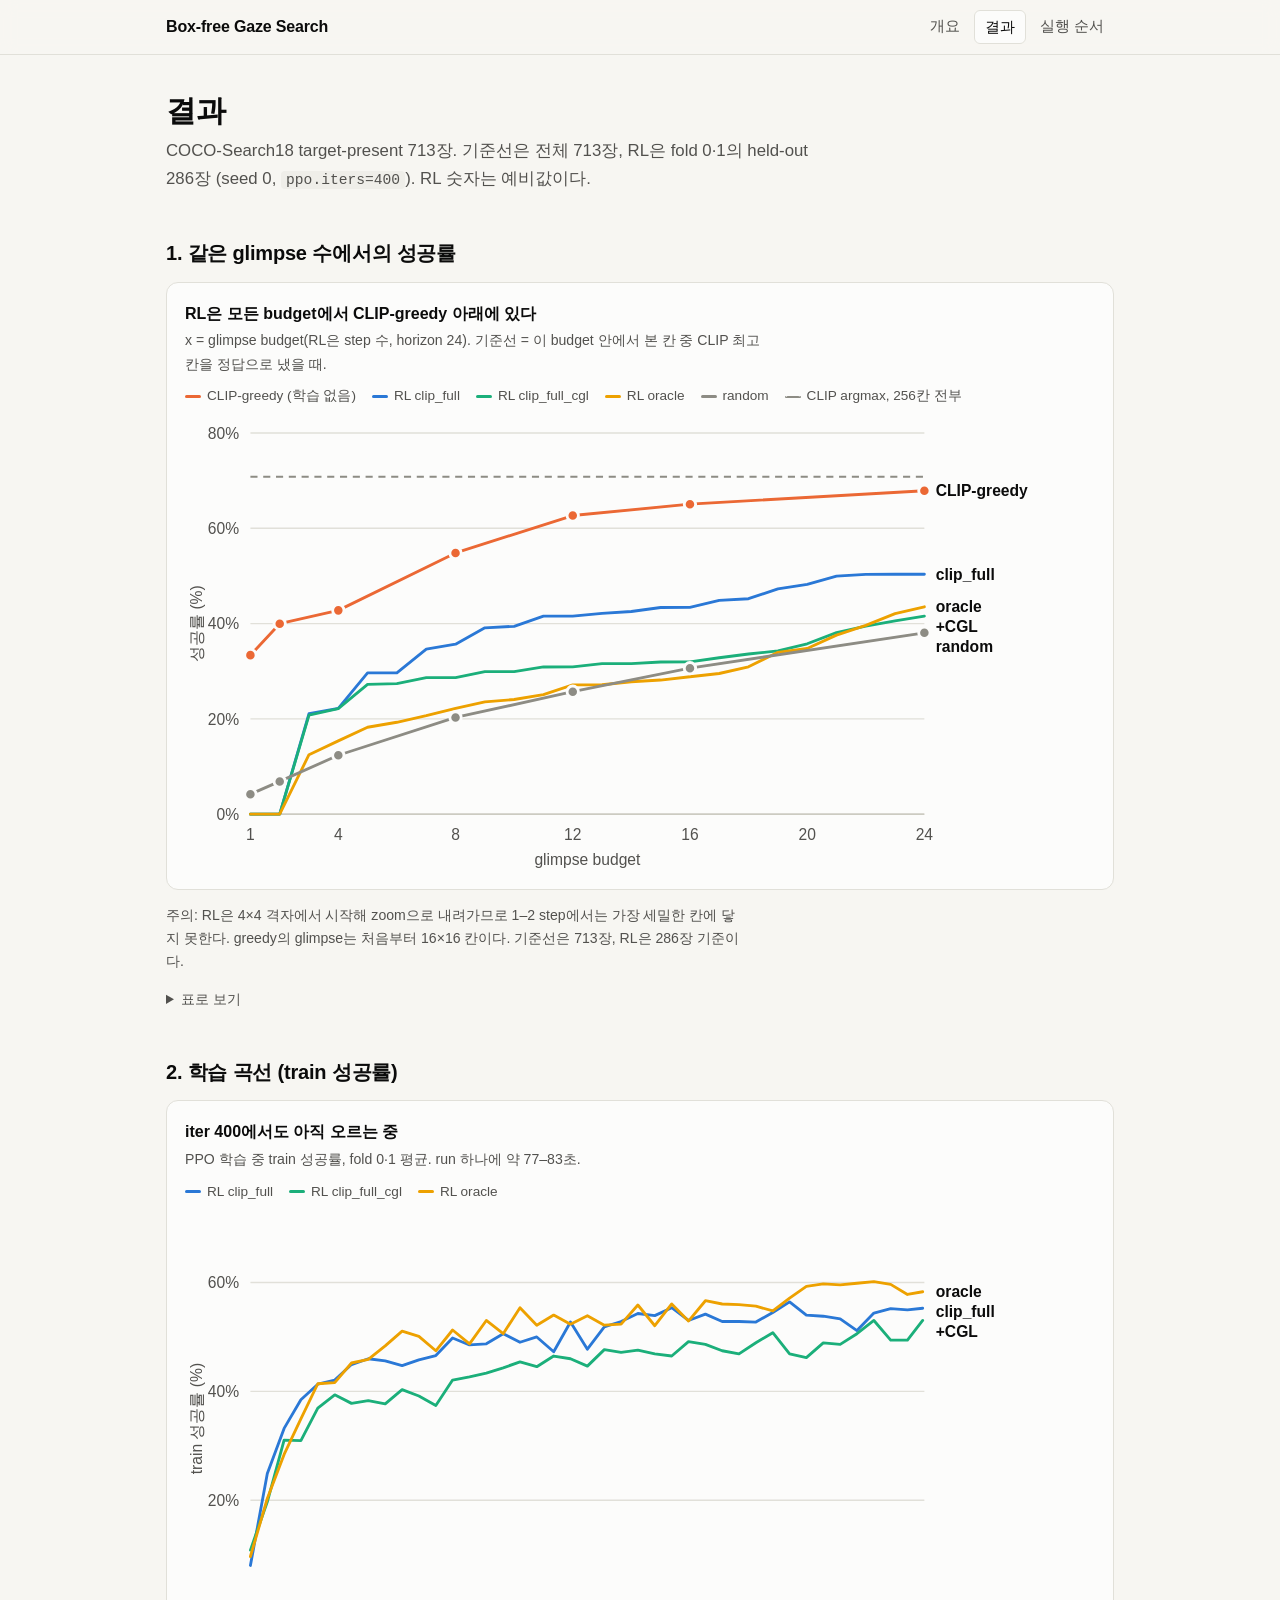
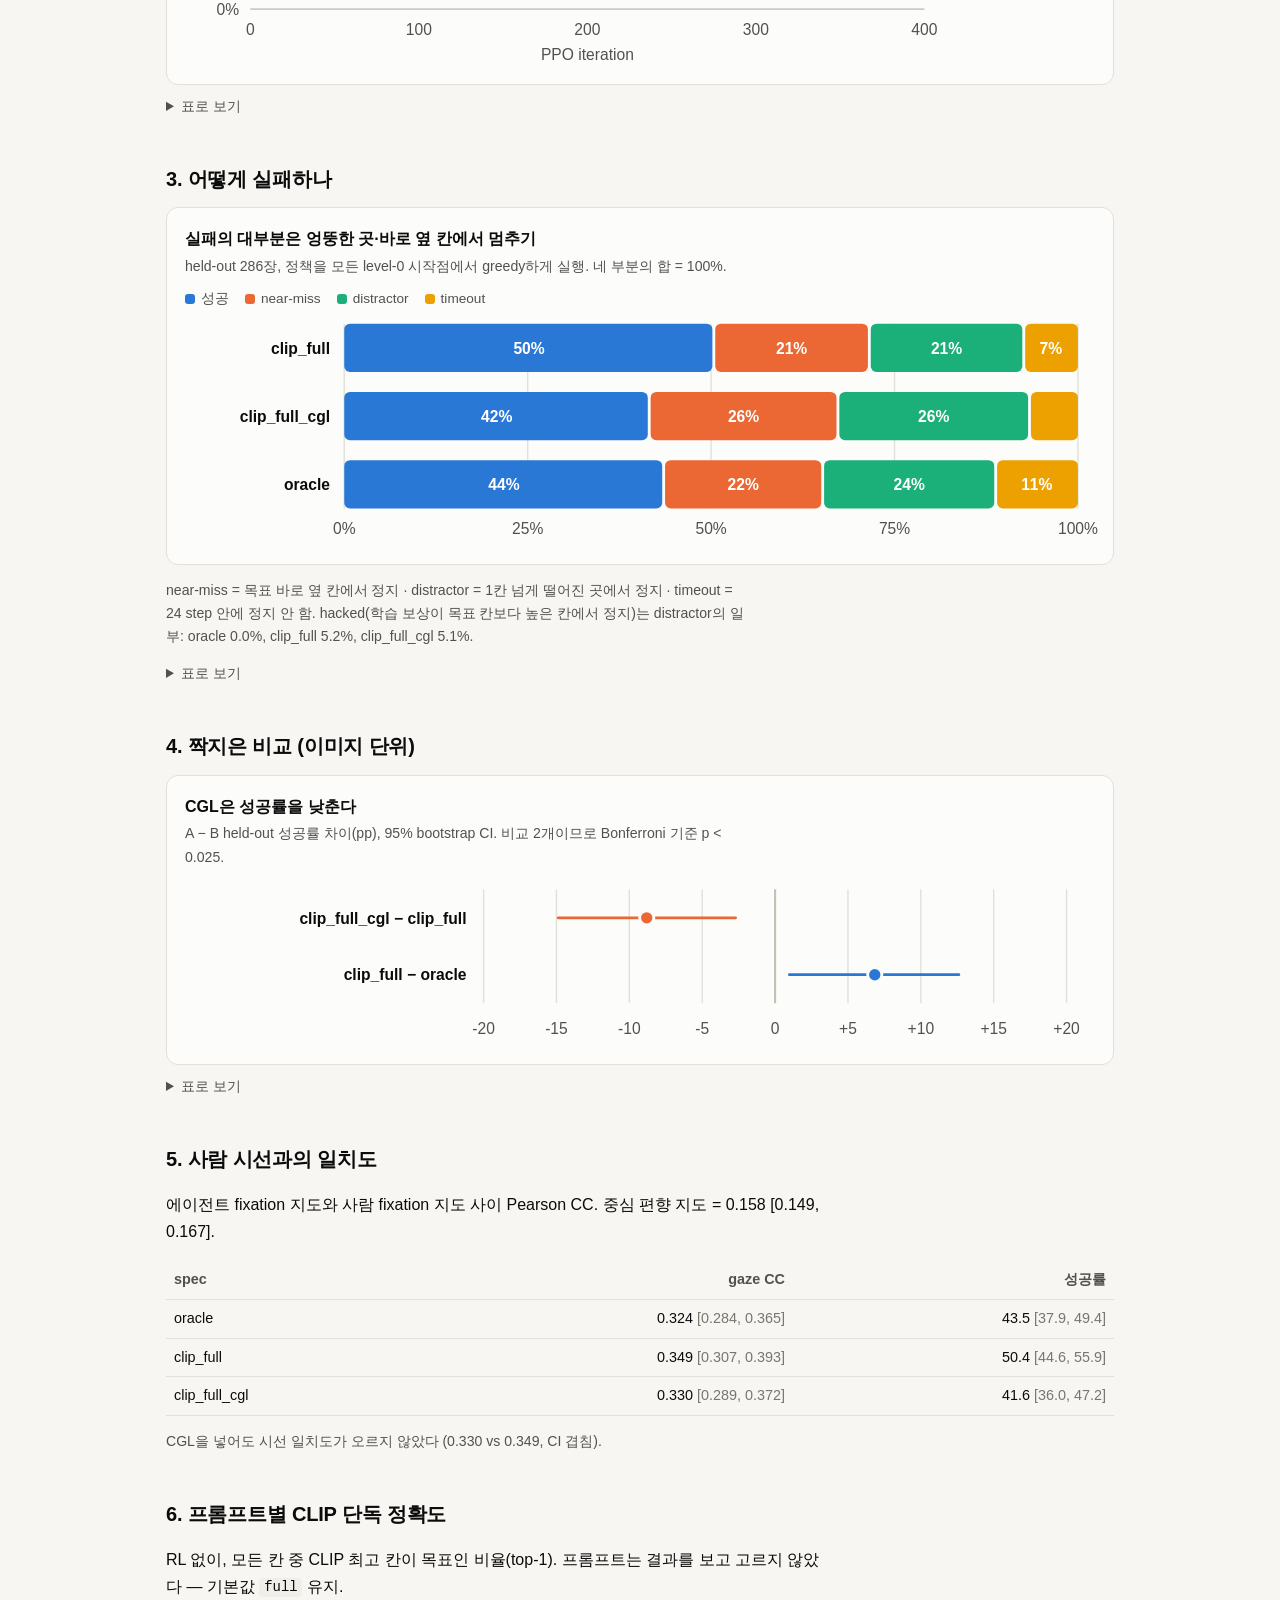
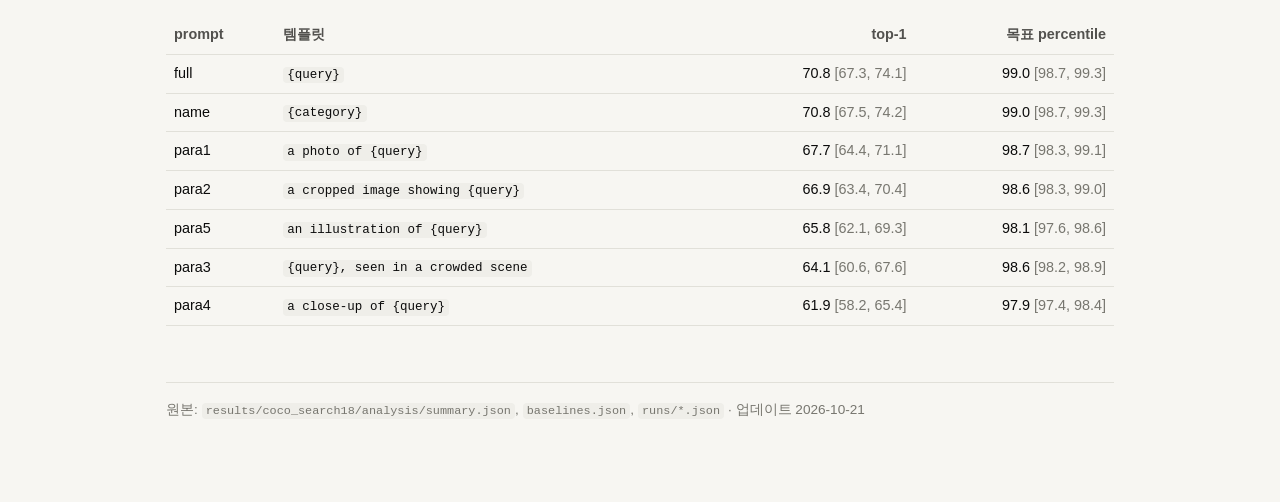
==== pages/results.html @ cc412eec "Add gaze project code and results" ====
<!doctype html>
<html lang="ko">
<head>
<meta charset="utf-8">
<meta name="viewport" content="width=device-width, initial-scale=1">
<title>Gaze Search Results</title>
<meta name="description" content="COCO-Search18 결과: 학습 없는 기준선, 작은 RL(3 spec × 2 fold), 실패 유형, CGL 효과.">
<link rel="stylesheet" href="style.css">
</head>
<body>
<header class="top"><div class="in">
  <a class="brand" href="index.html">Box-free Gaze Search</a>
  <nav><a href="index.html">개요</a><a href="results.html" aria-current="page">결과</a><a href="runbook.html">실행 순서</a></nav>
</div></header>
<main>

<h1>결과</h1>
<p class="lede">COCO-Search18 target-present 713장. 기준선은 전체 713장, RL은 fold 0·1의 held-out 286장 (seed 0, <code>ppo.iters=400</code>). RL 숫자는 예비값이다.</p>

<h2>1. 같은 glimpse 수에서의 성공률</h2>
<div class="card chart" id="c-budget">
  <h3>RL은 모든 budget에서 CLIP-greedy 아래에 있다</h3>
  <p class="sub">x = glimpse budget(RL은 step 수, horizon 24). 기준선 = 이 budget 안에서 본 칸 중 CLIP 최고 칸을 정답으로 냈을 때.</p>
</div>
<p class="small">주의: RL은 4×4 격자에서 시작해 zoom으로 내려가므로 1–2 step에서는 가장 세밀한 칸에 닿지 못한다. greedy의 glimpse는 처음부터 16×16 칸이다. 기준선은 713장, RL은 286장 기준이다.</p>
<details><summary>표로 보기</summary><div class="tw" id="t-budget"></div></details>

<h2>2. 학습 곡선 (train 성공률)</h2>
<div class="card chart" id="c-train">
  <h3>iter 400에서도 아직 오르는 중</h3>
  <p class="sub">PPO 학습 중 train 성공률, fold 0·1 평균. run 하나에 약 77–83초.</p>
</div>
<details><summary>표로 보기</summary><div class="tw" id="t-train"></div></details>

<h2>3. 어떻게 실패하나</h2>
<div class="card chart" id="c-out">
  <h3>실패의 대부분은 엉뚱한 곳·바로 옆 칸에서 멈추기</h3>
  <p class="sub">held-out 286장, 정책을 모든 level-0 시작점에서 greedy하게 실행. 네 부분의 합 = 100%.</p>
</div>
<p class="small">near-miss = 목표 바로 옆 칸에서 정지 · distractor = 1칸 넘게 떨어진 곳에서 정지 · timeout = 24 step 안에 정지 안 함. hacked(학습 보상이 목표 칸보다 높은 칸에서 정지)는 distractor의 일부: oracle 0.0%, clip_full 5.2%, clip_full_cgl 5.1%.</p>
<details><summary>표로 보기</summary><div class="tw" id="t-main"></div></details>

<h2>4. 짝지은 비교 (이미지 단위)</h2>
<div class="card chart" id="c-pair">
  <h3>CGL은 성공률을 낮춘다</h3>
  <p class="sub">A − B held-out 성공률 차이(pp), 95% bootstrap CI. 비교 2개이므로 Bonferroni 기준 p &lt; 0.025.</p>
</div>
<details><summary>표로 보기</summary><div class="tw" id="t-pair"></div></details>

<h2>5. 사람 시선과의 일치도</h2>
<p>에이전트 fixation 지도와 사람 fixation 지도 사이 Pearson CC. 중심 편향 지도 = 0.158 [0.149, 0.167].</p>
<div class="tw" id="t-gaze"></div>
<p class="small">CGL을 넣어도 시선 일치도가 오르지 않았다 (0.330 vs 0.349, CI 겹침).</p>

<h2>6. 프롬프트별 CLIP 단독 정확도</h2>
<p>RL 없이, 모든 칸 중 CLIP 최고 칸이 목표인 비율(top-1). 프롬프트는 결과를 보고 고르지 않았다 — 기본값 <code>full</code> 유지.</p>
<div class="tw" id="t-prompt"></div>

<footer>원본: <code>results/coco_search18/analysis/summary.json</code>, <code>baselines.json</code>, <code>runs/*.json</code> · 업데이트 2026-10-21</footer>
</main>

<script src="data.js"></script>
<script src="charts.js"></script>
<script>
(function () {
  const D = window.DATA, C = window.Charts, pct = C.pct;
  const NAMES = { oracle: "RL oracle", clip_full: "RL clip_full", clip_full_cgl: "RL clip_full_cgl" };
  const SPECS = ["clip_full", "clip_full_cgl", "oracle"];
  const ci = (a) => `${(a[0] * 100).toFixed(1)} <span class="muted">[${(a[1] * 100).toFixed(1)}, ${(a[2] * 100).toFixed(1)}]</span>`;
  function table(id, head, rows, numFrom = 1) {
    const h = head.map((x, i) => `<th class="${i >= numFrom ? "num" : ""}">${x}</th>`).join("");
    const b = rows.map((r) => "<tr>" + r.map((x, i) => `<td class="${i >= numFrom ? "num" : ""}">${x}</td>`).join("") + "</tr>").join("");
    document.getElementById(id).innerHTML = `<table><thead><tr>${h}</tr></thead><tbody>${b}</tbody></table>`;
  }

  // 1. budget curve
  const B = D.baselines, budgets = Object.keys(B.clip_greedy).map(Number).filter((k) => k <= 24).sort((a, b) => a - b);
  const base = (m) => budgets.map((k) => [k, B[m][String(k)].answer[0] * 100]);
  const rl = (s) => D.anytime[s].map((v, i) => [i + 1, v * 100]);
  C.lineChart(document.getElementById("c-budget"), {
    aria: "glimpse budget별 성공률: CLIP-greedy, RL, random",
    series: [
      { name: "CLIP-greedy (학습 없음)", short: "CLIP-greedy", color: "--s2", points: base("clip_greedy"), markers: true },
      { name: "RL clip_full", short: "clip_full", color: "--s1", points: rl("clip_full") },
      { name: "RL clip_full_cgl", short: "+CGL", color: "--s3", points: rl("clip_full_cgl") },
      { name: "RL oracle", short: "oracle", color: "--s4", points: rl("oracle") },
      { name: "random", short: "random", color: "--ref", points: base("random"), markers: true },
    ],
    refs: [{ y: B.clip_greedy["256"].answer[0] * 100, label: "CLIP argmax, 256칸 전부" }],
    xMin: 1, xMax: 24, yMax: 80, xTicks: [1, 4, 8, 12, 16, 20, 24],
    xLabel: "glimpse budget", yLabel: "성공률 (%)",
    yFmt: (v) => v.toFixed(v % 1 ? 1 : 0) + "%", xTipFmt: (v) => `budget ${v}`,
  });
  table("t-budget", ["budget", "random", "CLIP-greedy", "RL clip_full", "RL +CGL", "RL oracle"],
    budgets.map((k) => [k, pct(B.random[k].answer[0]), pct(B.clip_greedy[k].answer[0]),
      pct(D.anytime.clip_full[k - 1]), pct(D.anytime.clip_full_cgl[k - 1]), pct(D.anytime.oracle[k - 1])]));

  // 2. training curves (mean over folds)
  const avg = (s) => {
    const a = D.train_curves[s + "_f0"], b = D.train_curves[s + "_f1"];
    return a.map((p, i) => [p[0], ((p[1] + b[i][1]) / 2) * 100]);
  };
  C.lineChart(document.getElementById("c-train"), {
    aria: "PPO 학습 중 train 성공률",
    series: [
      { name: "RL clip_full", short: "clip_full", color: "--s1", points: avg("clip_full") },
      { name: "RL clip_full_cgl", short: "+CGL", color: "--s3", points: avg("clip_full_cgl") },
      { name: "RL oracle", short: "oracle", color: "--s4", points: avg("oracle") },
    ],
    xMin: 0, xMax: 400, yMax: 70, xTicks: [0, 100, 200, 300, 400],
    xLabel: "PPO iteration", yLabel: "train 성공률 (%)",
    yFmt: (v) => v.toFixed(v % 1 ? 1 : 0) + "%", xTipFmt: (v) => `iter ${v}`,
  });
  const it = [0, 100, 200, 300, 399];
  table("t-train", ["iter"].concat(SPECS.map((s) => NAMES[s])),
    it.map((k) => [k].concat(SPECS.map((s) => (avg(s).find((p) => p[0] === k)[1]).toFixed(1) + "%"))));

  // 3. outcome breakdown
  const parts = [
    { key: "success", name: "성공", color: "--s1" },
    { key: "near_miss", name: "near-miss", color: "--s2" },
    { key: "distractor", name: "distractor", color: "--s3" },
    { key: "timeout", name: "timeout", color: "--s4" },
  ];
  C.stackBar(document.getElementById("c-out"), {
    aria: "spec별 결과 구성",
    parts,
    rows: SPECS.map((s) => ({ name: s, values: parts.map((p) => D.summary[s].metrics[p.key][0]) })),
  });
  table("t-main", ["spec", "성공", "near-miss", "distractor", "timeout", "hacked", "평균 step", "train 성공", "static top-1"],
    SPECS.map((s) => { const m = D.summary[s].metrics, S = D.summary[s];
      return [s, ci(m.success), ci(m.near_miss), ci(m.distractor), ci(m.timeout), ci(m.hacked), m.steps[0].toFixed(1), ci(S.train_success), ci(S.static_top1)]; }));

  // 4. paired
  const prow = (p) => ({ name: `${p.a} − ${p.b}`, mean: p.diff[0] * 100, lo: p.diff[1] * 100, hi: p.diff[2] * 100, p: p.p,
    color: p.diff[2] < 0 ? "--s2" : "--s1" });
  C.ciPlot(document.getElementById("c-pair"), { aria: "짝지은 비교", rows: D.paired.map(prow), xMin: -20, xMax: 20, step: 5 });
  table("t-pair", ["A − B", "평균 차이", "95% CI", "Wilcoxon p", "판정"],
    D.paired.map((p) => [`${p.a} − ${p.b}`, (p.diff[0] * 100).toFixed(1) + "pp",
      `[${(p.diff[1] * 100).toFixed(1)}, ${(p.diff[2] * 100).toFixed(1)}]`, p.p.toFixed(3), p.p < 0.025 ? "유의" : "불확실"]));

  // 5. gaze
  table("t-gaze", ["spec", "gaze CC", "성공률"],
    D.gaze.map((g) => [g.spec, `${g.cc[0].toFixed(3)} <span class="muted">[${g.cc[1].toFixed(3)}, ${g.cc[2].toFixed(3)}]</span>`, ci(D.summary[g.spec].metrics.success)]));

  // 6. prompts
  table("t-prompt", ["prompt", "템플릿", "top-1", "목표 percentile"],
    D.prompts.map((p) => [p.prompt, `<code>${p.text}</code>`, ci(p.top1), ci(p.gt_pct)]), 2);
})();
</script>
</body>
</html>
---- pages/style.css ----
:root{
  color-scheme: light;
  --bg:#f7f6f2; --surface:#fcfcfb; --ink:#0b0b0b; --ink-2:#52514e; --muted:#77766f;
  --line:#e1e0d9; --axis:#c3c2b7; --code-bg:#efeee9;
  --accent:#2a78d6; --accent-soft:#e6eefa;
  --good:#006300; --good-soft:#e3f1e3; --warn:#8a5a00; --warn-soft:#f8eed8;
  --bad:#b4302f; --bad-soft:#f8e4e3;
  --s1:#2a78d6; --s2:#eb6834; --s3:#1baf7a; --s4:#eda100; --ref:#8d8c84;
}
@media (prefers-color-scheme: dark){
  :root:where(:not([data-theme="light"])){
    color-scheme: dark;
    --bg:#121211; --surface:#1a1a19; --ink:#ffffff; --ink-2:#c3c2b7; --muted:#9a998f;
    --line:#2c2c2a; --axis:#383835; --code-bg:#232321;
    --accent:#3987e5; --accent-soft:#1c2738;
    --good:#0ca30c; --good-soft:#18261a; --warn:#e0a133; --warn-soft:#2b2416;
    --bad:#e66767; --bad-soft:#2f1d1d;
    --s1:#3987e5; --s2:#d95926; --s3:#199e70; --s4:#c98500; --ref:#7a7970;
  }
}
:root[data-theme="dark"]{
  color-scheme: dark;
  --bg:#121211; --surface:#1a1a19; --ink:#ffffff; --ink-2:#c3c2b7; --muted:#9a998f;
  --line:#2c2c2a; --axis:#383835; --code-bg:#232321;
  --accent:#3987e5; --accent-soft:#1c2738;
  --good:#0ca30c; --good-soft:#18261a; --warn:#e0a133; --warn-soft:#2b2416;
  --bad:#e66767; --bad-soft:#2f1d1d;
  --s1:#3987e5; --s2:#d95926; --s3:#199e70; --s4:#c98500; --ref:#7a7970;
}

*{box-sizing:border-box}
html{-webkit-text-size-adjust:100%}
body{margin:0;background:var(--bg);color:var(--ink);
  font:16px/1.65 -apple-system,BlinkMacSystemFont,"Apple SD Gothic Neo","Noto Sans KR","Segoe UI",sans-serif}
a{color:var(--accent)}

.top{position:sticky;top:0;z-index:5;background:color-mix(in srgb,var(--bg) 88%,transparent);
  backdrop-filter:blur(8px);border-bottom:1px solid var(--line)}
.top .in{max-width:980px;margin:0 auto;padding:10px 16px;display:flex;gap:18px;align-items:center;flex-wrap:wrap}
.brand{font-weight:700;letter-spacing:-.01em;color:var(--ink);text-decoration:none;margin-right:auto}
.top nav{display:flex;gap:4px;flex-wrap:wrap}
.top nav a{color:var(--ink-2);text-decoration:none;font-size:.92rem;padding:4px 10px;border-radius:6px}
.top nav a[aria-current="page"]{background:var(--surface);color:var(--ink);border:1px solid var(--line)}

main{max-width:980px;margin:0 auto;padding:36px 16px 80px}
h1{font-size:1.9rem;line-height:1.25;margin:0 0 .5rem;letter-spacing:-.015em}
.lede{color:var(--ink-2);margin:0 0 1.6rem;font-size:1.05rem;max-width:70ch}
h2{font-size:1.25rem;margin:2.8rem 0 .7rem;letter-spacing:-.01em}
h3{font-size:1rem;margin:1.5rem 0 .4rem}
p,li{max-width:74ch}
ul{padding-left:1.2rem}
.small{font-size:.88rem;color:var(--ink-2)}
.muted{color:var(--muted)}

code{font:.87em/1.5 ui-monospace,SFMono-Regular,Menlo,Consolas,monospace;background:var(--code-bg);
  padding:.1em .35em;border-radius:4px;overflow-wrap:anywhere}
pre{background:var(--code-bg);border:1px solid var(--line);border-radius:8px;padding:12px 14px;overflow-x:auto;margin:.6rem 0 1rem}
pre code{background:none;padding:0;font-size:.83rem;white-space:pre;overflow-wrap:normal}

.card{background:var(--surface);border:1px solid var(--line);border-radius:12px;padding:18px}
.grid2{display:grid;grid-template-columns:repeat(auto-fit,minmax(280px,1fr));gap:14px}
.grid3{display:grid;grid-template-columns:repeat(auto-fit,minmax(200px,1fr));gap:12px}

.verdict{border-radius:12px;padding:16px 18px;border:1px solid var(--line);background:var(--surface)}
.verdict .lab{font-size:.78rem;font-weight:700;letter-spacing:.05em;text-transform:uppercase}
.verdict.pass{border-left:4px solid var(--good)} .verdict.pass .lab{color:var(--good)}
.verdict.fail{border-left:4px solid var(--bad)}  .verdict.fail .lab{color:var(--bad)}
.verdict.open{border-left:4px solid var(--warn)} .verdict.open .lab{color:var(--warn)}
.verdict p{margin:.3rem 0 0}

.stat .k{font-size:.82rem;color:var(--ink-2)}
.stat .v{font-size:2rem;font-weight:700;letter-spacing:-.02em;line-height:1.15;font-variant-numeric:tabular-nums}
.stat .d{font-size:.85rem;color:var(--ink-2)}

.steps{display:grid;grid-template-columns:repeat(auto-fit,minmax(170px,1fr));gap:10px;margin:1rem 0}
.step{background:var(--surface);border:1px solid var(--line);border-radius:10px;padding:12px 14px}
.step .n{font-size:.75rem;font-weight:700;letter-spacing:.05em;color:var(--muted)}
.step b{display:block;margin:.2rem 0}
.step span{font-size:.88rem;color:var(--ink-2)}
.badge{display:inline-flex;gap:4px;align-items:center;font-size:.72rem;font-weight:700;padding:1px 8px;border-radius:999px;margin-top:6px}
.badge.ok{background:var(--good-soft);color:var(--good)}
.badge.no{background:var(--bad-soft);color:var(--bad)}
.badge.wip{background:var(--warn-soft);color:var(--warn)}
.badge.todo{background:var(--code-bg);color:var(--ink-2)}

.gate{border-left:3px solid var(--accent);background:var(--accent-soft);padding:10px 14px;border-radius:0 8px 8px 0;margin:.6rem 0 1.2rem}
.gate.bad{border-color:var(--bad);background:var(--bad-soft)}

table{border-collapse:collapse;width:100%;font-size:.9rem;font-variant-numeric:tabular-nums}
th,td{text-align:left;padding:7px 8px;border-bottom:1px solid var(--line);vertical-align:top;white-space:nowrap}
td.num,th.num{text-align:right}
th{color:var(--ink-2);font-weight:600}
.tw{overflow-x:auto;-webkit-overflow-scrolling:touch}
details{margin-top:10px}
summary{cursor:pointer;color:var(--ink-2);font-size:.88rem}

/* charts */
.chart{position:relative}
.chart h3{margin:0 0 .15rem}
.chart .sub{margin:0 0 .6rem;font-size:.88rem;color:var(--ink-2)}
.legend{display:flex;flex-wrap:wrap;gap:6px 16px;margin:0 0 8px;font-size:.85rem;color:var(--ink-2)}
.legend span{display:inline-flex;align-items:center;gap:6px}
.legend i{display:inline-block;width:16px;height:3px;border-radius:2px}
.legend i.sq{width:10px;height:10px;border-radius:3px}
.legend i.dash{background:none!important;border-top:2px dashed var(--ref);height:0}
svg.viz{display:block;width:100%;height:auto;overflow:visible}
svg.viz text{fill:var(--ink-2);font-size:11px;font-family:inherit}
svg.viz .grid line{stroke:var(--line);stroke-width:1}
svg.viz .axis{stroke:var(--axis);stroke-width:1}
svg.viz .lbl{fill:var(--ink);font-size:11px;font-weight:600}
.tip{position:absolute;pointer-events:none;background:var(--surface);border:1px solid var(--line);border-radius:8px;
  padding:8px 10px;font-size:.82rem;line-height:1.45;box-shadow:0 4px 16px rgba(0,0,0,.12);opacity:0;transition:opacity .08s;min-width:150px;z-index:3}
.tip b{display:block;margin-bottom:2px;color:var(--ink)}
.tip .row{display:flex;justify-content:space-between;gap:14px;color:var(--ink-2)}
.tip .row i{display:inline-block;width:8px;height:8px;border-radius:2px;margin-right:6px;vertical-align:0}
.tip .row span:last-child{color:var(--ink);font-variant-numeric:tabular-nums}

footer{margin-top:3.5rem;padding-top:1rem;border-top:1px solid var(--line);color:var(--muted);font-size:.85rem}
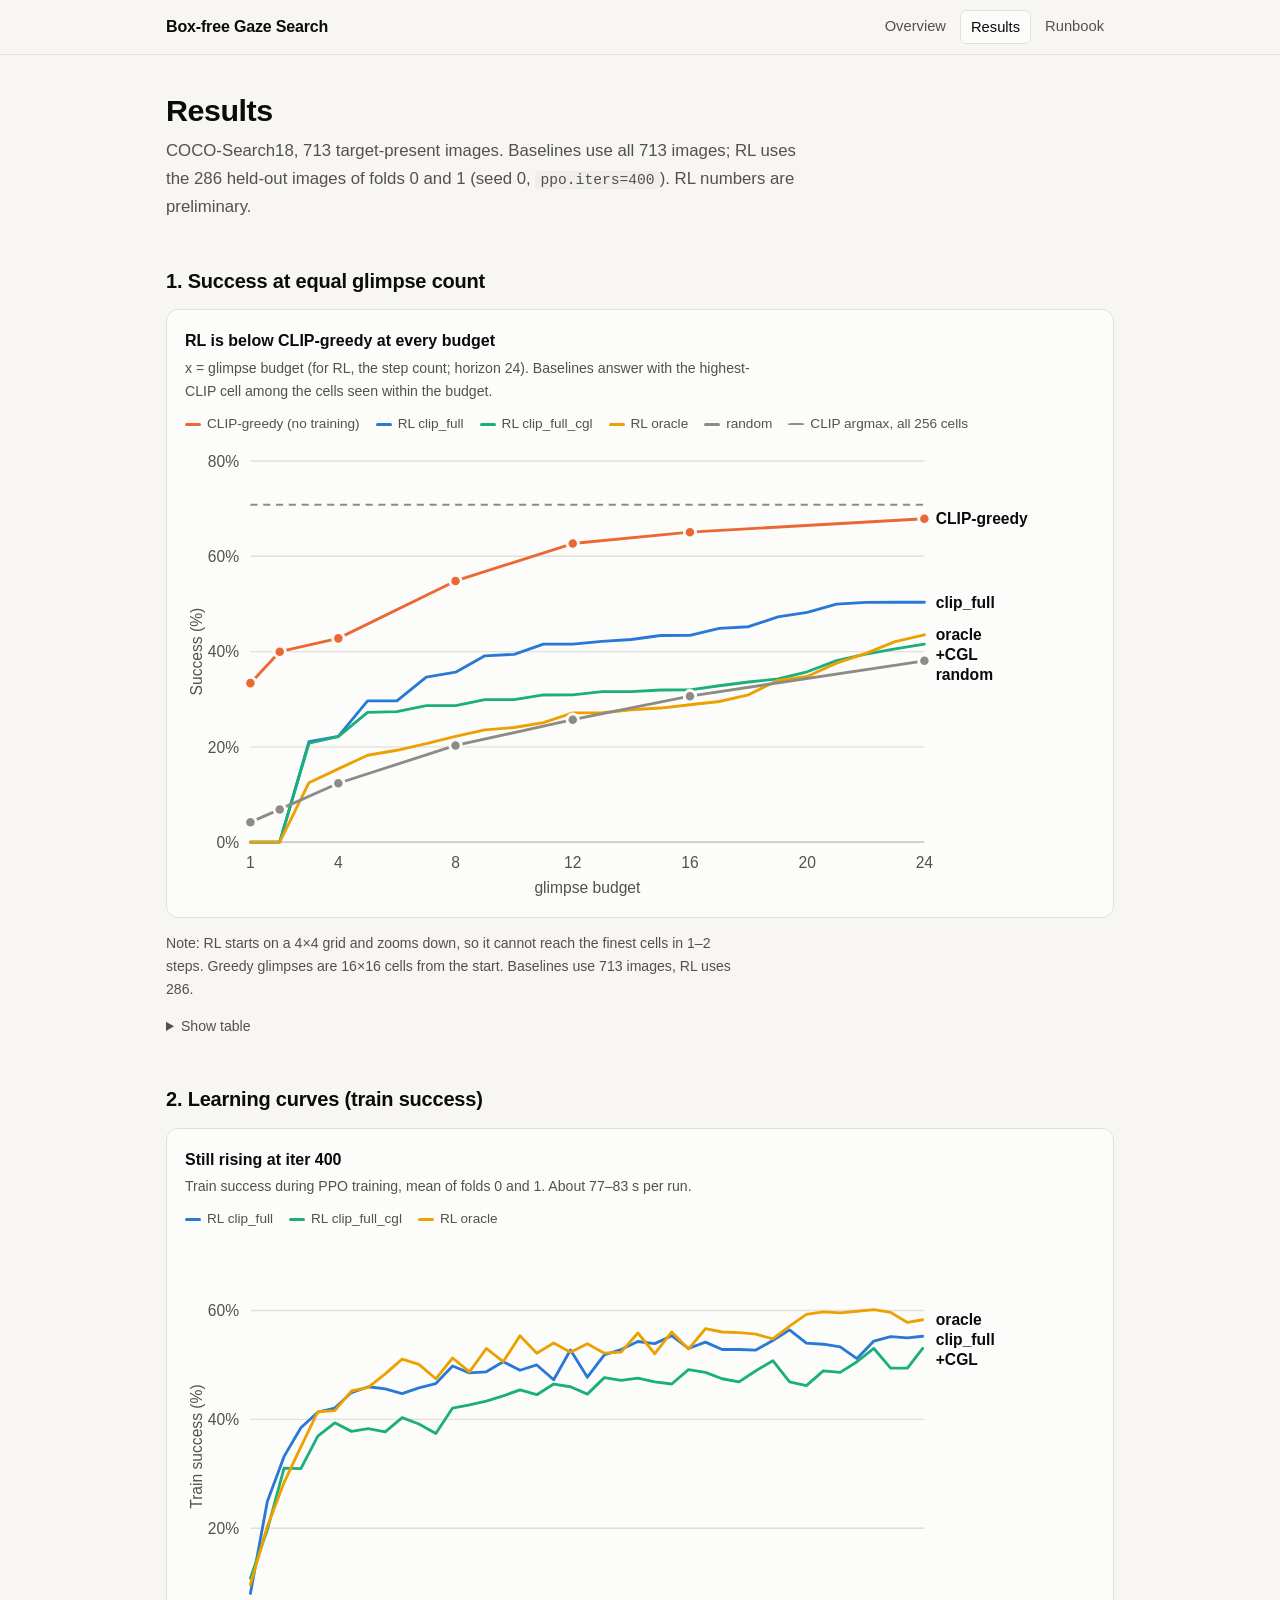
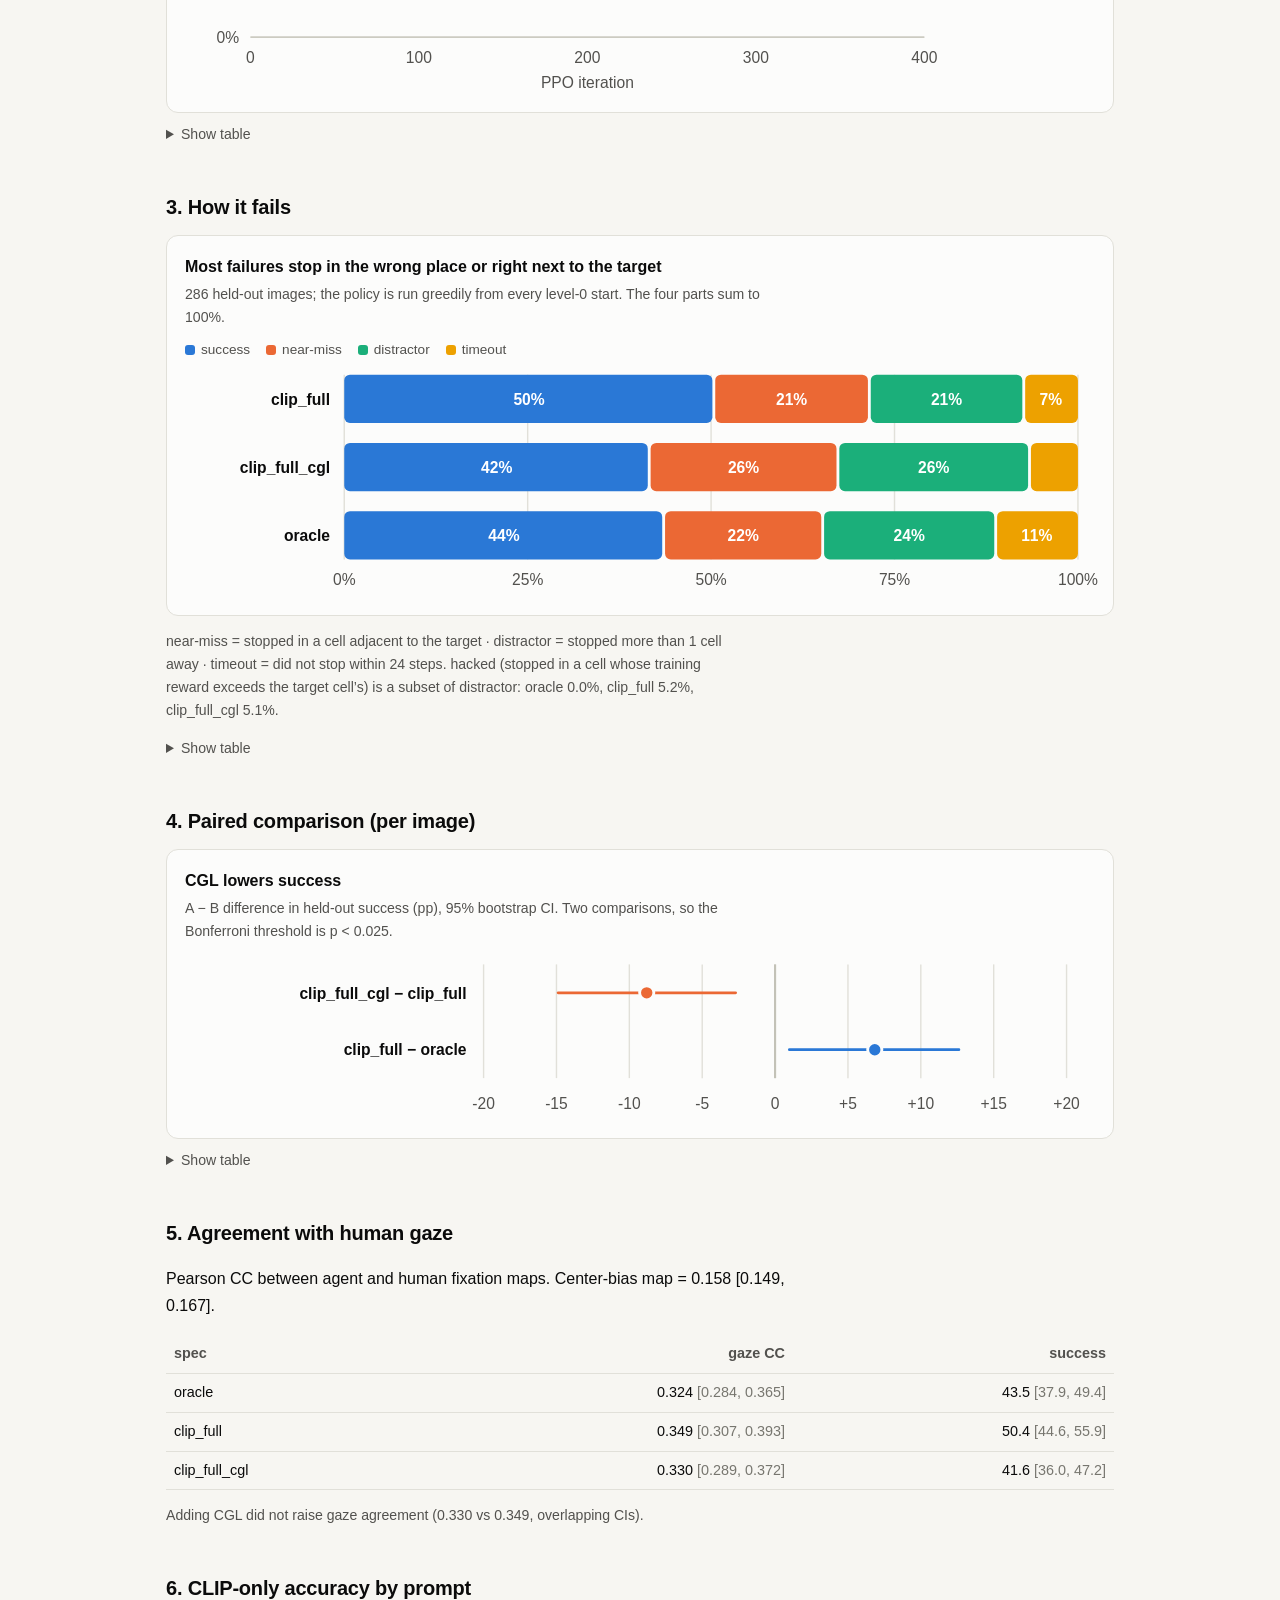
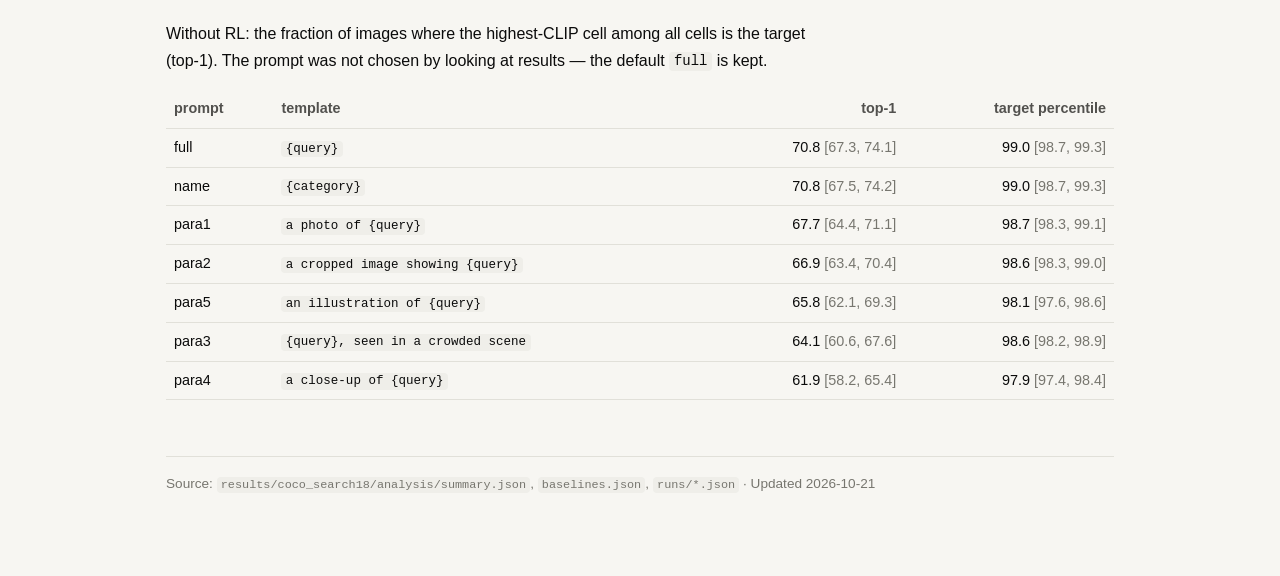
==== commit cd7f2a09: "Translate pages to English" ====
--- a/pages/results.html
+++ b/pages/results.html
@@ -1,62 +1,62 @@
 <!doctype html>
-<html lang="ko">
+<html lang="en">
 <head>
 <meta charset="utf-8">
 <meta name="viewport" content="width=device-width, initial-scale=1">
 <title>Gaze Search Results</title>
-<meta name="description" content="COCO-Search18 결과: 학습 없는 기준선, 작은 RL(3 spec × 2 fold), 실패 유형, CGL 효과.">
+<meta name="description" content="COCO-Search18 results: training-free baselines, small RL (3 specs × 2 folds), failure types, and the CGL effect.">
 <link rel="stylesheet" href="style.css">
 </head>
 <body>
 <header class="top"><div class="in">
   <a class="brand" href="index.html">Box-free Gaze Search</a>
-  <nav><a href="index.html">개요</a><a href="results.html" aria-current="page">결과</a><a href="runbook.html">실행 순서</a></nav>
+  <nav><a href="index.html">Overview</a><a href="results.html" aria-current="page">Results</a><a href="runbook.html">Runbook</a></nav>
 </div></header>
 <main>
 
-<h1>결과</h1>
-<p class="lede">COCO-Search18 target-present 713장. 기준선은 전체 713장, RL은 fold 0·1의 held-out 286장 (seed 0, <code>ppo.iters=400</code>). RL 숫자는 예비값이다.</p>
+<h1>Results</h1>
+<p class="lede">COCO-Search18, 713 target-present images. Baselines use all 713 images; RL uses the 286 held-out images of folds 0 and 1 (seed 0, <code>ppo.iters=400</code>). RL numbers are preliminary.</p>
 
-<h2>1. 같은 glimpse 수에서의 성공률</h2>
+<h2>1. Success at equal glimpse count</h2>
 <div class="card chart" id="c-budget">
-  <h3>RL은 모든 budget에서 CLIP-greedy 아래에 있다</h3>
-  <p class="sub">x = glimpse budget(RL은 step 수, horizon 24). 기준선 = 이 budget 안에서 본 칸 중 CLIP 최고 칸을 정답으로 냈을 때.</p>
+  <h3>RL is below CLIP-greedy at every budget</h3>
+  <p class="sub">x = glimpse budget (for RL, the step count; horizon 24). Baselines answer with the highest-CLIP cell among the cells seen within the budget.</p>
 </div>
-<p class="small">주의: RL은 4×4 격자에서 시작해 zoom으로 내려가므로 1–2 step에서는 가장 세밀한 칸에 닿지 못한다. greedy의 glimpse는 처음부터 16×16 칸이다. 기준선은 713장, RL은 286장 기준이다.</p>
-<details><summary>표로 보기</summary><div class="tw" id="t-budget"></div></details>
+<p class="small">Note: RL starts on a 4×4 grid and zooms down, so it cannot reach the finest cells in 1–2 steps. Greedy glimpses are 16×16 cells from the start. Baselines use 713 images, RL uses 286.</p>
+<details><summary>Show table</summary><div class="tw" id="t-budget"></div></details>
 
-<h2>2. 학습 곡선 (train 성공률)</h2>
+<h2>2. Learning curves (train success)</h2>
 <div class="card chart" id="c-train">
-  <h3>iter 400에서도 아직 오르는 중</h3>
-  <p class="sub">PPO 학습 중 train 성공률, fold 0·1 평균. run 하나에 약 77–83초.</p>
+  <h3>Still rising at iter 400</h3>
+  <p class="sub">Train success during PPO training, mean of folds 0 and 1. About 77–83 s per run.</p>
 </div>
-<details><summary>표로 보기</summary><div class="tw" id="t-train"></div></details>
+<details><summary>Show table</summary><div class="tw" id="t-train"></div></details>
 
-<h2>3. 어떻게 실패하나</h2>
+<h2>3. How it fails</h2>
 <div class="card chart" id="c-out">
-  <h3>실패의 대부분은 엉뚱한 곳·바로 옆 칸에서 멈추기</h3>
-  <p class="sub">held-out 286장, 정책을 모든 level-0 시작점에서 greedy하게 실행. 네 부분의 합 = 100%.</p>
+  <h3>Most failures stop in the wrong place or right next to the target</h3>
+  <p class="sub">286 held-out images; the policy is run greedily from every level-0 start. The four parts sum to 100%.</p>
 </div>
-<p class="small">near-miss = 목표 바로 옆 칸에서 정지 · distractor = 1칸 넘게 떨어진 곳에서 정지 · timeout = 24 step 안에 정지 안 함. hacked(학습 보상이 목표 칸보다 높은 칸에서 정지)는 distractor의 일부: oracle 0.0%, clip_full 5.2%, clip_full_cgl 5.1%.</p>
-<details><summary>표로 보기</summary><div class="tw" id="t-main"></div></details>
+<p class="small">near-miss = stopped in a cell adjacent to the target · distractor = stopped more than 1 cell away · timeout = did not stop within 24 steps. hacked (stopped in a cell whose training reward exceeds the target cell’s) is a subset of distractor: oracle 0.0%, clip_full 5.2%, clip_full_cgl 5.1%.</p>
+<details><summary>Show table</summary><div class="tw" id="t-main"></div></details>
 
-<h2>4. 짝지은 비교 (이미지 단위)</h2>
+<h2>4. Paired comparison (per image)</h2>
 <div class="card chart" id="c-pair">
-  <h3>CGL은 성공률을 낮춘다</h3>
-  <p class="sub">A − B held-out 성공률 차이(pp), 95% bootstrap CI. 비교 2개이므로 Bonferroni 기준 p &lt; 0.025.</p>
+  <h3>CGL lowers success</h3>
+  <p class="sub">A − B difference in held-out success (pp), 95% bootstrap CI. Two comparisons, so the Bonferroni threshold is p &lt; 0.025.</p>
 </div>
-<details><summary>표로 보기</summary><div class="tw" id="t-pair"></div></details>
+<details><summary>Show table</summary><div class="tw" id="t-pair"></div></details>
 
-<h2>5. 사람 시선과의 일치도</h2>
-<p>에이전트 fixation 지도와 사람 fixation 지도 사이 Pearson CC. 중심 편향 지도 = 0.158 [0.149, 0.167].</p>
+<h2>5. Agreement with human gaze</h2>
+<p>Pearson CC between agent and human fixation maps. Center-bias map = 0.158 [0.149, 0.167].</p>
 <div class="tw" id="t-gaze"></div>
-<p class="small">CGL을 넣어도 시선 일치도가 오르지 않았다 (0.330 vs 0.349, CI 겹침).</p>
+<p class="small">Adding CGL did not raise gaze agreement (0.330 vs 0.349, overlapping CIs).</p>
 
-<h2>6. 프롬프트별 CLIP 단독 정확도</h2>
-<p>RL 없이, 모든 칸 중 CLIP 최고 칸이 목표인 비율(top-1). 프롬프트는 결과를 보고 고르지 않았다 — 기본값 <code>full</code> 유지.</p>
+<h2>6. CLIP-only accuracy by prompt</h2>
+<p>Without RL: the fraction of images where the highest-CLIP cell among all cells is the target (top-1). The prompt was not chosen by looking at results — the default <code>full</code> is kept.</p>
 <div class="tw" id="t-prompt"></div>
 
-<footer>원본: <code>results/coco_search18/analysis/summary.json</code>, <code>baselines.json</code>, <code>runs/*.json</code> · 업데이트 2026-10-21</footer>
+<footer>Source: <code>results/coco_search18/analysis/summary.json</code>, <code>baselines.json</code>, <code>runs/*.json</code> · Updated 2026-10-21</footer>
 </main>
 
 <script src="data.js"></script>
@@ -78,17 +78,17 @@
   const base = (m) => budgets.map((k) => [k, B[m][String(k)].answer[0] * 100]);
   const rl = (s) => D.anytime[s].map((v, i) => [i + 1, v * 100]);
   C.lineChart(document.getElementById("c-budget"), {
-    aria: "glimpse budget별 성공률: CLIP-greedy, RL, random",
+    aria: "Success by glimpse budget: CLIP-greedy, RL, random",
     series: [
-      { name: "CLIP-greedy (학습 없음)", short: "CLIP-greedy", color: "--s2", points: base("clip_greedy"), markers: true },
+      { name: "CLIP-greedy (no training)", short: "CLIP-greedy", color: "--s2", points: base("clip_greedy"), markers: true },
       { name: "RL clip_full", short: "clip_full", color: "--s1", points: rl("clip_full") },
       { name: "RL clip_full_cgl", short: "+CGL", color: "--s3", points: rl("clip_full_cgl") },
       { name: "RL oracle", short: "oracle", color: "--s4", points: rl("oracle") },
       { name: "random", short: "random", color: "--ref", points: base("random"), markers: true },
     ],
-    refs: [{ y: B.clip_greedy["256"].answer[0] * 100, label: "CLIP argmax, 256칸 전부" }],
+    refs: [{ y: B.clip_greedy["256"].answer[0] * 100, label: "CLIP argmax, all 256 cells" }],
     xMin: 1, xMax: 24, yMax: 80, xTicks: [1, 4, 8, 12, 16, 20, 24],
-    xLabel: "glimpse budget", yLabel: "성공률 (%)",
+    xLabel: "glimpse budget", yLabel: "Success (%)",
     yFmt: (v) => v.toFixed(v % 1 ? 1 : 0) + "%", xTipFmt: (v) => `budget ${v}`,
   });
   table("t-budget", ["budget", "random", "CLIP-greedy", "RL clip_full", "RL +CGL", "RL oracle"],
@@ -101,14 +101,14 @@
     return a.map((p, i) => [p[0], ((p[1] + b[i][1]) / 2) * 100]);
   };
   C.lineChart(document.getElementById("c-train"), {
-    aria: "PPO 학습 중 train 성공률",
+    aria: "Train success during PPO training",
     series: [
       { name: "RL clip_full", short: "clip_full", color: "--s1", points: avg("clip_full") },
       { name: "RL clip_full_cgl", short: "+CGL", color: "--s3", points: avg("clip_full_cgl") },
       { name: "RL oracle", short: "oracle", color: "--s4", points: avg("oracle") },
     ],
     xMin: 0, xMax: 400, yMax: 70, xTicks: [0, 100, 200, 300, 400],
-    xLabel: "PPO iteration", yLabel: "train 성공률 (%)",
+    xLabel: "PPO iteration", yLabel: "Train success (%)",
     yFmt: (v) => v.toFixed(v % 1 ? 1 : 0) + "%", xTipFmt: (v) => `iter ${v}`,
   });
   const it = [0, 100, 200, 300, 399];
@@ -117,34 +117,34 @@
 
   // 3. outcome breakdown
   const parts = [
-    { key: "success", name: "성공", color: "--s1" },
+    { key: "success", name: "success", color: "--s1" },
     { key: "near_miss", name: "near-miss", color: "--s2" },
     { key: "distractor", name: "distractor", color: "--s3" },
     { key: "timeout", name: "timeout", color: "--s4" },
   ];
   C.stackBar(document.getElementById("c-out"), {
-    aria: "spec별 결과 구성",
+    aria: "Outcome breakdown by spec",
     parts,
     rows: SPECS.map((s) => ({ name: s, values: parts.map((p) => D.summary[s].metrics[p.key][0]) })),
   });
-  table("t-main", ["spec", "성공", "near-miss", "distractor", "timeout", "hacked", "평균 step", "train 성공", "static top-1"],
+  table("t-main", ["spec", "success", "near-miss", "distractor", "timeout", "hacked", "mean steps", "train success", "static top-1"],
     SPECS.map((s) => { const m = D.summary[s].metrics, S = D.summary[s];
       return [s, ci(m.success), ci(m.near_miss), ci(m.distractor), ci(m.timeout), ci(m.hacked), m.steps[0].toFixed(1), ci(S.train_success), ci(S.static_top1)]; }));
 
   // 4. paired
   const prow = (p) => ({ name: `${p.a} − ${p.b}`, mean: p.diff[0] * 100, lo: p.diff[1] * 100, hi: p.diff[2] * 100, p: p.p,
     color: p.diff[2] < 0 ? "--s2" : "--s1" });
-  C.ciPlot(document.getElementById("c-pair"), { aria: "짝지은 비교", rows: D.paired.map(prow), xMin: -20, xMax: 20, step: 5 });
-  table("t-pair", ["A − B", "평균 차이", "95% CI", "Wilcoxon p", "판정"],
+  C.ciPlot(document.getElementById("c-pair"), { aria: "Paired comparison", rows: D.paired.map(prow), xMin: -20, xMax: 20, step: 5 });
+  table("t-pair", ["A − B", "mean diff", "95% CI", "Wilcoxon p", "verdict"],
     D.paired.map((p) => [`${p.a} − ${p.b}`, (p.diff[0] * 100).toFixed(1) + "pp",
-      `[${(p.diff[1] * 100).toFixed(1)}, ${(p.diff[2] * 100).toFixed(1)}]`, p.p.toFixed(3), p.p < 0.025 ? "유의" : "불확실"]));
+      `[${(p.diff[1] * 100).toFixed(1)}, ${(p.diff[2] * 100).toFixed(1)}]`, p.p.toFixed(3), p.p < 0.025 ? "significant" : "inconclusive"]));
 
   // 5. gaze
-  table("t-gaze", ["spec", "gaze CC", "성공률"],
+  table("t-gaze", ["spec", "gaze CC", "success"],
     D.gaze.map((g) => [g.spec, `${g.cc[0].toFixed(3)} <span class="muted">[${g.cc[1].toFixed(3)}, ${g.cc[2].toFixed(3)}]</span>`, ci(D.summary[g.spec].metrics.success)]));
 
   // 6. prompts
-  table("t-prompt", ["prompt", "템플릿", "top-1", "목표 percentile"],
+  table("t-prompt", ["prompt", "template", "top-1", "target percentile"],
     D.prompts.map((p) => [p.prompt, `<code>${p.text}</code>`, ci(p.top1), ci(p.gt_pct)]), 2);
 })();
 </script>
